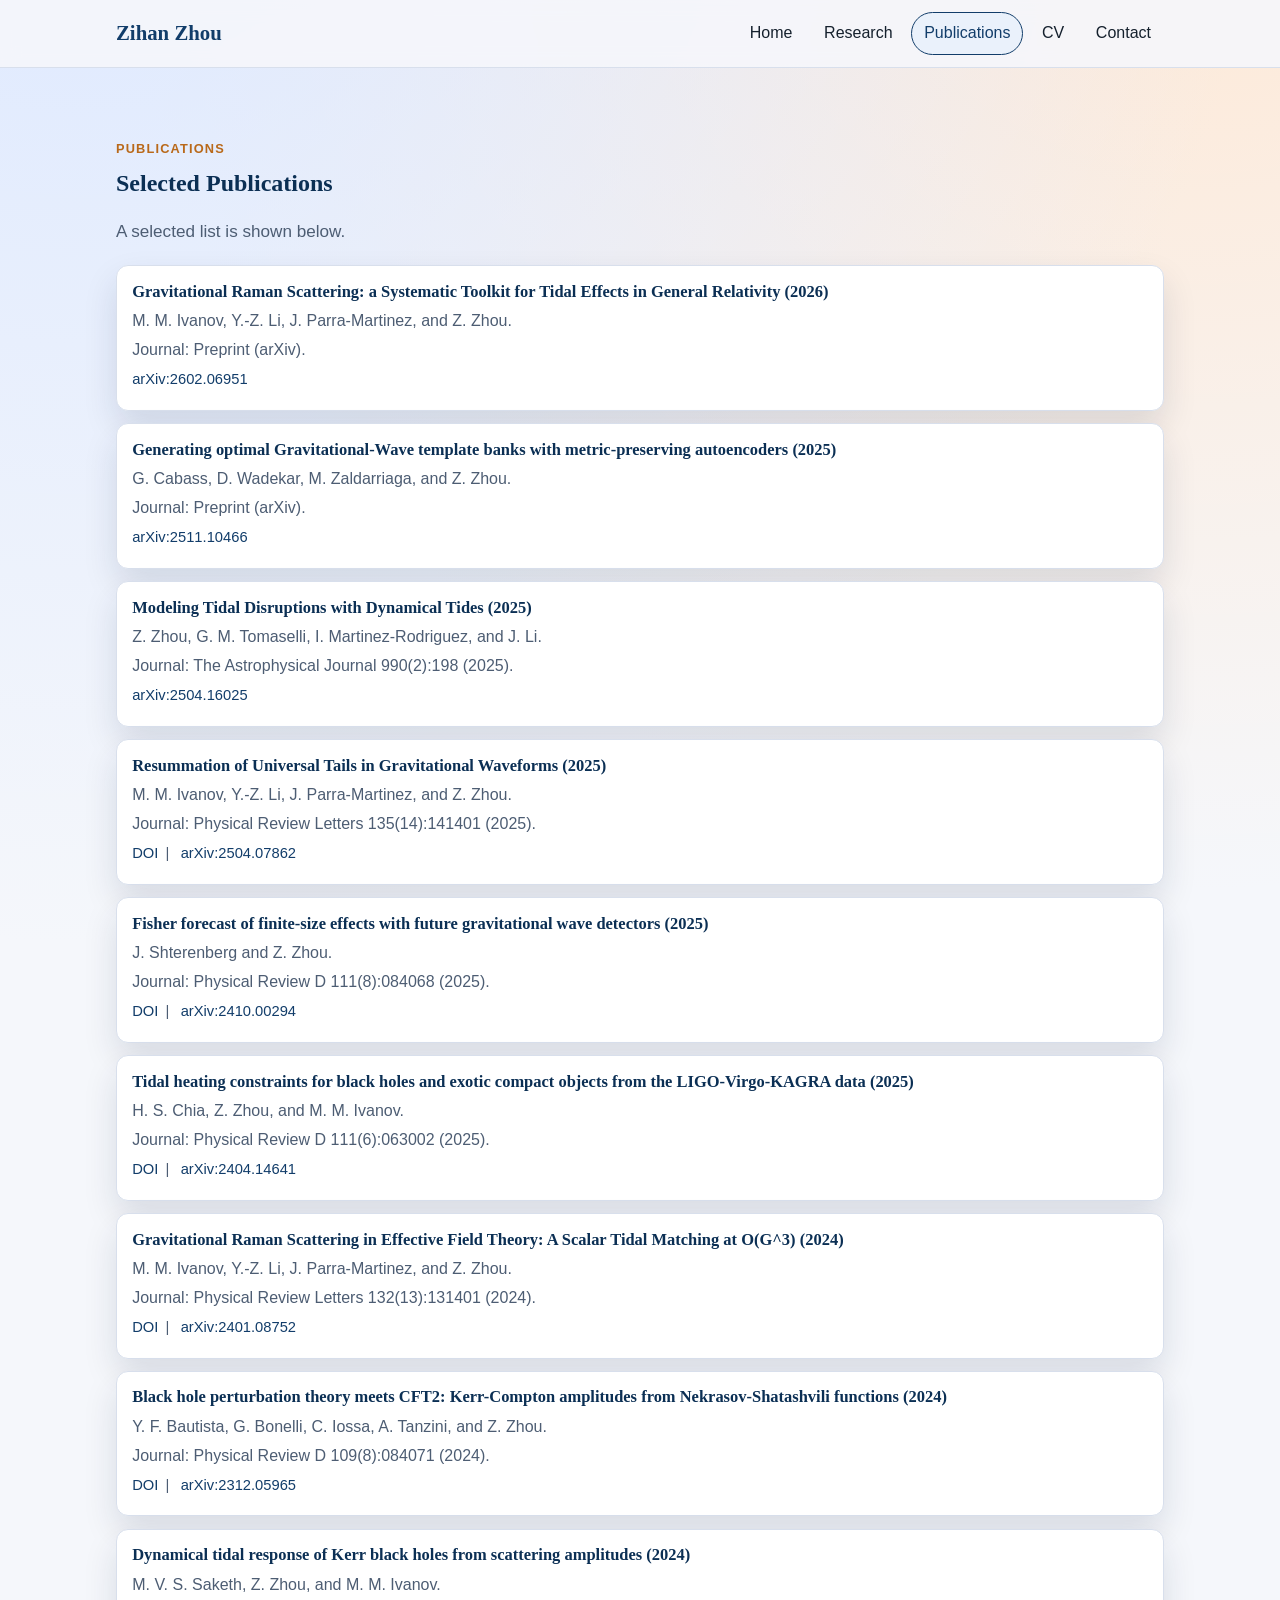
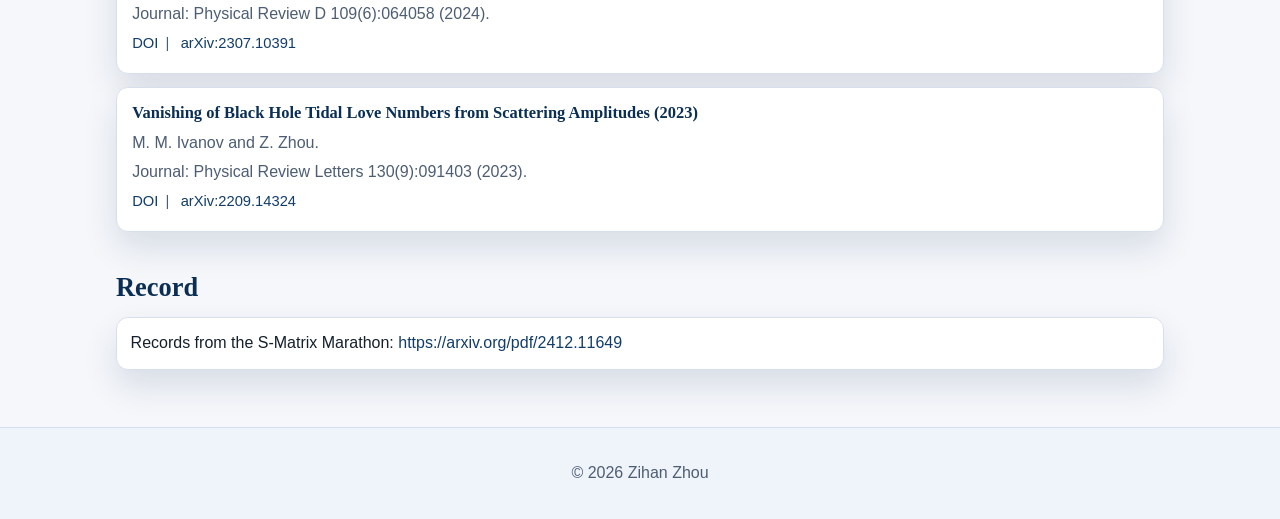
==== publications.html @ 956c6ccf "Initial personal website" ====
<!DOCTYPE html>
<html lang="en">
<head>
  <meta charset="UTF-8">
  <meta name="viewport" content="width=device-width, initial-scale=1.0">
  <meta name="description" content="Selected publications by Zihan Zhou in gravitational wave physics, compact objects, and cosmology.">
  <title>Publications | Zihan Zhou</title>
  <link rel="stylesheet" href="style.css">
</head>
<body>
  <nav class="site-nav">
    <div class="site-nav-inner">
      <a class="brand" href="index.html">Zihan Zhou</a>
      <ul class="nav-links">
        <li><a href="index.html">Home</a></li>
        <li><a href="research.html">Research</a></li>
        <li><a class="active" href="publications.html">Publications</a></li>
        <li><a href="cv.html">CV</a></li>
        <li><a href="contact.html">Contact</a></li>
      </ul>
    </div>
  </nav>

  <main>
    <section class="section" data-animate style="--delay: 0.05s;">
      <p class="eyebrow">Publications</p>
      <h1>Selected Publications</h1>
      <p class="lead">
        A selected list is shown below.
      </p>
    </section>

    <ol class="publication-list" data-animate style="--delay: 0.12s;">
      <li class="publication-item">
        <h3>Gravitational Raman Scattering: a Systematic Toolkit for Tidal Effects in General Relativity (2026)</h3>
        <p>M. M. Ivanov, Y.-Z. Li, J. Parra-Martinez, and Z. Zhou.</p>
        <p>Journal: Preprint (arXiv).</p>
        <p class="publication-links">
          <a href="https://arxiv.org/abs/2602.06951" target="_blank" rel="noopener">arXiv:2602.06951</a>
        </p>
      </li>
      <li class="publication-item">
        <h3>Generating optimal Gravitational-Wave template banks with metric-preserving autoencoders (2025)</h3>
        <p>G. Cabass, D. Wadekar, M. Zaldarriaga, and Z. Zhou.</p>
        <p>Journal: Preprint (arXiv).</p>
        <p class="publication-links">
          <a href="https://arxiv.org/abs/2511.10466" target="_blank" rel="noopener">arXiv:2511.10466</a>
        </p>
      </li>
      <li class="publication-item">
        <h3>Modeling Tidal Disruptions with Dynamical Tides (2025)</h3>
        <p>Z. Zhou, G. M. Tomaselli, I. Martinez-Rodriguez, and J. Li.</p>
        <p>Journal: The Astrophysical Journal 990(2):198 (2025).</p>
        <p class="publication-links">
          <a href="https://arxiv.org/abs/2504.16025" target="_blank" rel="noopener">arXiv:2504.16025</a>
        </p>
      </li>
      <li class="publication-item">
        <h3>Resummation of Universal Tails in Gravitational Waveforms (2025)</h3>
        <p>M. M. Ivanov, Y.-Z. Li, J. Parra-Martinez, and Z. Zhou.</p>
        <p>Journal: Physical Review Letters 135(14):141401 (2025).</p>
        <p class="publication-links">
          <a href="https://doi.org/10.1103/PhysRevLett.135.141401" target="_blank" rel="noopener">DOI</a>
          <a href="https://arxiv.org/abs/2504.07862" target="_blank" rel="noopener">arXiv:2504.07862</a>
        </p>
      </li>
      <li class="publication-item">
        <h3>Fisher forecast of finite-size effects with future gravitational wave detectors (2025)</h3>
        <p>J. Shterenberg and Z. Zhou.</p>
        <p>Journal: Physical Review D 111(8):084068 (2025).</p>
        <p class="publication-links">
          <a href="https://doi.org/10.1103/PhysRevD.111.084068" target="_blank" rel="noopener">DOI</a>
          <a href="https://arxiv.org/abs/2410.00294" target="_blank" rel="noopener">arXiv:2410.00294</a>
        </p>
      </li>
      <li class="publication-item">
        <h3>Tidal heating constraints for black holes and exotic compact objects from the LIGO-Virgo-KAGRA data (2025)</h3>
        <p>H. S. Chia, Z. Zhou, and M. M. Ivanov.</p>
        <p>Journal: Physical Review D 111(6):063002 (2025).</p>
        <p class="publication-links">
          <a href="https://doi.org/10.1103/PhysRevD.111.063002" target="_blank" rel="noopener">DOI</a>
          <a href="https://arxiv.org/abs/2404.14641" target="_blank" rel="noopener">arXiv:2404.14641</a>
        </p>
      </li>
      <li class="publication-item">
        <h3>Gravitational Raman Scattering in Effective Field Theory: A Scalar Tidal Matching at O(G^3) (2024)</h3>
        <p>M. M. Ivanov, Y.-Z. Li, J. Parra-Martinez, and Z. Zhou.</p>
        <p>Journal: Physical Review Letters 132(13):131401 (2024).</p>
        <p class="publication-links">
          <a href="https://doi.org/10.1103/PhysRevLett.132.131401" target="_blank" rel="noopener">DOI</a>
          <a href="https://arxiv.org/abs/2401.08752" target="_blank" rel="noopener">arXiv:2401.08752</a>
        </p>
      </li>
      <li class="publication-item">
        <h3>Black hole perturbation theory meets CFT2: Kerr-Compton amplitudes from Nekrasov-Shatashvili functions (2024)</h3>
        <p>Y. F. Bautista, G. Bonelli, C. Iossa, A. Tanzini, and Z. Zhou.</p>
        <p>Journal: Physical Review D 109(8):084071 (2024).</p>
        <p class="publication-links">
          <a href="https://doi.org/10.1103/PhysRevD.109.084071" target="_blank" rel="noopener">DOI</a>
          <a href="https://arxiv.org/abs/2312.05965" target="_blank" rel="noopener">arXiv:2312.05965</a>
        </p>
      </li>
      <li class="publication-item">
        <h3>Dynamical tidal response of Kerr black holes from scattering amplitudes (2024)</h3>
        <p>M. V. S. Saketh, Z. Zhou, and M. M. Ivanov.</p>
        <p>Journal: Physical Review D 109(6):064058 (2024).</p>
        <p class="publication-links">
          <a href="https://doi.org/10.1103/PhysRevD.109.064058" target="_blank" rel="noopener">DOI</a>
          <a href="https://arxiv.org/abs/2307.10391" target="_blank" rel="noopener">arXiv:2307.10391</a>
        </p>
      </li>
      <li class="publication-item">
        <h3>Vanishing of Black Hole Tidal Love Numbers from Scattering Amplitudes (2023)</h3>
        <p>M. M. Ivanov and Z. Zhou.</p>
        <p>Journal: Physical Review Letters 130(9):091403 (2023).</p>
        <p class="publication-links">
          <a href="https://doi.org/10.1103/PhysRevLett.130.091403" target="_blank" rel="noopener">DOI</a>
          <a href="https://arxiv.org/abs/2209.14324" target="_blank" rel="noopener">arXiv:2209.14324</a>
        </p>
      </li>
    </ol>

    <section class="section" data-animate style="--delay: 0.16s;">
      <h2>Record</h2>
      <ul class="clean-list">
        <li>
          Records from the S-Matrix Marathon:
          <a href="https://arxiv.org/pdf/2412.11649" target="_blank" rel="noopener">https://arxiv.org/pdf/2412.11649</a>
        </li>
      </ul>
    </section>
  </main>

  <footer>
    <p>&copy; 2026 Zihan Zhou</p>
  </footer>
</body>
</html>
---- style.css ----
:root {
  --bg: #f5f7fb;
  --surface: #ffffff;
  --surface-soft: #eef2fa;
  --ink: #15202d;
  --muted: #4d5d73;
  --primary: #123d6a;
  --primary-strong: #0b2f54;
  --accent: #b9691a;
  --line: #d8dfec;
  --shadow: 0 16px 34px rgba(12, 34, 62, 0.12);
  --radius-lg: 18px;
  --radius-md: 12px;
  --max-width: 1080px;
}

* {
  box-sizing: border-box;
}

html,
body {
  margin: 0;
  padding: 0;
}

body {
  font-family: "Avenir Next", "Trebuchet MS", "Segoe UI", sans-serif;
  line-height: 1.65;
  color: var(--ink);
  background:
    radial-gradient(circle at 6% -12%, #dbe7ff 0%, transparent 45%),
    radial-gradient(circle at 94% -10%, #ffe7d2 0%, transparent 42%),
    var(--bg);
}

h1,
h2,
h3 {
  line-height: 1.25;
  margin-top: 0;
}

main h1,
main h2,
main h3 {
  font-family: "Palatino Linotype", "Book Antiqua", Palatino, serif;
  color: var(--primary-strong);
}

a {
  color: var(--primary);
  text-decoration: none;
}

a:hover {
  text-decoration: underline;
}

.site-nav {
  position: sticky;
  top: 0;
  z-index: 1000;
  backdrop-filter: blur(9px);
  background: rgba(245, 247, 251, 0.9);
  border-bottom: 1px solid var(--line);
}

.site-nav-inner {
  max-width: var(--max-width);
  margin: 0 auto;
  padding: 0.75rem 1rem;
  display: flex;
  align-items: center;
  justify-content: space-between;
  flex-wrap: wrap;
  gap: 0.9rem;
}

.brand {
  font-family: "Palatino Linotype", "Book Antiqua", Palatino, serif;
  font-size: 1.3rem;
  font-weight: 700;
  color: var(--primary);
}

.nav-links {
  list-style: none;
  display: flex;
  flex-wrap: wrap;
  gap: 0.35rem;
  padding: 0;
  margin: 0;
}

.nav-links a {
  display: inline-block;
  padding: 0.45rem 0.75rem;
  border-radius: 999px;
  border: 1px solid transparent;
  color: var(--ink);
}

.nav-links a:hover,
.nav-links a:focus-visible {
  text-decoration: none;
  border-color: var(--line);
  background: var(--surface);
}

.nav-links a.active {
  border-color: var(--primary);
  color: var(--primary);
  background: #eaf1fb;
}

main {
  max-width: var(--max-width);
  margin: 0 auto;
  padding: 2rem 1rem 3rem;
}

.hero {
  display: grid;
  grid-template-columns: 1.3fr 1fr;
  gap: 1.75rem;
  align-items: stretch;
  margin-top: 0.5rem;
}

.hero-text {
  background: var(--surface);
  border: 1px solid var(--line);
  border-radius: var(--radius-lg);
  box-shadow: var(--shadow);
  padding: 1.6rem;
}

.eyebrow {
  margin: 0 0 0.55rem;
  font-size: 0.8rem;
  letter-spacing: 0.09em;
  text-transform: uppercase;
  color: var(--accent);
  font-weight: 700;
}

.hero h1 {
  font-size: clamp(2rem, 3.2vw, 3.05rem);
  margin-bottom: 0.9rem;
}

.lead {
  font-size: 1.07rem;
  color: var(--muted);
  margin-bottom: 1.2rem;
}

.hero-note {
  margin: 1rem 0 0;
  font-size: 0.95rem;
  color: var(--primary-strong);
  font-weight: 600;
}

.actions {
  display: flex;
  flex-wrap: wrap;
  gap: 0.65rem;
}

.btn {
  display: inline-block;
  padding: 0.65rem 1rem;
  border-radius: 10px;
  border: 1px solid transparent;
  font-weight: 650;
  text-decoration: none;
}

.btn:hover {
  text-decoration: none;
}

.btn.primary {
  background: var(--primary);
  color: #ffffff;
}

.btn.primary:hover {
  background: var(--primary-strong);
}

.btn.ghost {
  background: #ffffff;
  border-color: var(--primary);
  color: var(--primary);
}

.btn.ghost:hover {
  background: #ebf2fb;
}

.stats {
  list-style: none;
  margin: 1.35rem 0 0;
  padding: 0;
  display: flex;
  flex-wrap: wrap;
  gap: 0.6rem;
}

.stats li {
  min-width: 145px;
  background: var(--surface-soft);
  border: 1px solid var(--line);
  border-radius: 10px;
  padding: 0.6rem 0.75rem;
}

.stats strong {
  display: block;
  font-size: 1.15rem;
  color: var(--primary-strong);
}

.stats span {
  font-size: 0.88rem;
  color: var(--muted);
}

.hero-photo {
  margin: 0;
  border-radius: var(--radius-lg);
  overflow: hidden;
  border: 1px solid var(--line);
  box-shadow: var(--shadow);
  min-height: 380px;
}

.hero-photo img {
  width: 100%;
  height: 100%;
  object-fit: cover;
}

.section {
  margin-top: 2.4rem;
}

.section h2 {
  margin-bottom: 0.85rem;
  font-size: 1.65rem;
}

.about-panel {
  display: grid;
  grid-template-columns: 220px 1fr;
  gap: 1.2rem;
  align-items: center;
  background: var(--surface);
  border: 1px solid var(--line);
  border-radius: var(--radius-lg);
  box-shadow: var(--shadow);
  padding: 1.2rem;
}

.about-panel img {
  width: 100%;
  border-radius: var(--radius-md);
  object-fit: cover;
  aspect-ratio: 1 / 1;
}

.about-panel p {
  margin: 0 0 0.85rem;
  color: var(--muted);
}

.tag-row {
  display: flex;
  flex-wrap: wrap;
  gap: 0.45rem;
}

.tag {
  display: inline-block;
  border-radius: 999px;
  border: 1px solid var(--line);
  background: var(--surface-soft);
  color: var(--primary-strong);
  font-size: 0.84rem;
  padding: 0.27rem 0.62rem;
}

.card-grid {
  display: grid;
  grid-template-columns: repeat(auto-fit, minmax(230px, 1fr));
  gap: 0.9rem;
}

.card {
  background: var(--surface);
  border: 1px solid var(--line);
  border-radius: var(--radius-md);
  box-shadow: var(--shadow);
  padding: 1rem;
}

.card h3 {
  margin-bottom: 0.55rem;
  font-size: 1.13rem;
}

.card p {
  color: var(--muted);
  margin: 0 0 0.6rem;
}

.project-list,
.timeline,
.publication-list,
.clean-list {
  margin: 0;
  padding: 0;
  list-style: none;
}

.project-list {
  display: grid;
  gap: 0.85rem;
}

.project {
  background: var(--surface);
  border: 1px solid var(--line);
  border-radius: var(--radius-md);
  box-shadow: var(--shadow);
  padding: 1rem;
}

.project h3 {
  margin-bottom: 0.4rem;
  font-size: 1.08rem;
}

.project p {
  margin: 0 0 0.45rem;
  color: var(--muted);
}

.project-meta {
  font-size: 0.9rem;
  color: var(--muted);
}

.timeline {
  display: grid;
  gap: 0.65rem;
}

.timeline li {
  position: relative;
  padding: 0.7rem 0.9rem 0.7rem 1rem;
  border-left: 3px solid var(--primary);
  background: var(--surface);
  border: 1px solid var(--line);
  border-radius: 0 var(--radius-md) var(--radius-md) 0;
}

.timeline .when {
  display: block;
  font-size: 0.84rem;
  color: var(--accent);
  font-weight: 700;
  margin-bottom: 0.15rem;
}

.publication-list {
  display: grid;
  gap: 0.8rem;
  margin-top: 0.95rem;
}

.publication-item {
  background: var(--surface);
  border: 1px solid var(--line);
  border-radius: var(--radius-md);
  box-shadow: var(--shadow);
  padding: 0.95rem;
}

.publication-item h3 {
  margin-bottom: 0.35rem;
  font-size: 1.03rem;
}

.publication-item p {
  margin: 0.2rem 0;
  color: var(--muted);
}

.publication-links {
  font-size: 0.92rem;
}

.publication-links a:not(:last-child)::after {
  content: "|";
  margin: 0 0.45rem;
  color: var(--muted);
}

.cv-grid {
  display: grid;
  grid-template-columns: repeat(auto-fit, minmax(220px, 1fr));
  gap: 0.85rem;
  margin-bottom: 1rem;
}

.cv-preview {
  width: 100%;
  height: 850px;
  border: 1px solid var(--line);
  border-radius: var(--radius-md);
  background: #ffffff;
}

.clean-list li {
  background: var(--surface);
  border: 1px solid var(--line);
  border-radius: var(--radius-md);
  box-shadow: var(--shadow);
  padding: 0.75rem 0.85rem;
  margin-bottom: 0.6rem;
}

.contact-layout {
  display: grid;
  grid-template-columns: 1fr 1.2fr;
  gap: 1rem;
}

.contact-card {
  background: var(--surface);
  border: 1px solid var(--line);
  border-radius: var(--radius-md);
  box-shadow: var(--shadow);
  padding: 1rem;
}

.contact-card h2,
.contact-card h3 {
  margin-bottom: 0.55rem;
}

.contact-card p {
  color: var(--muted);
  margin: 0 0 0.7rem;
}

.contact-list {
  list-style: none;
  padding: 0;
  margin: 0;
}

.contact-list li {
  margin-bottom: 0.45rem;
}

.contact-form {
  display: grid;
  gap: 0.65rem;
}

.contact-form label {
  font-weight: 600;
  color: var(--primary-strong);
}

.contact-form input,
.contact-form textarea {
  width: 100%;
  padding: 0.58rem 0.65rem;
  border-radius: 9px;
  border: 1px solid #b9c6dd;
  font: inherit;
  color: var(--ink);
  background: #ffffff;
}

.contact-form textarea {
  min-height: 145px;
  resize: vertical;
}

.contact-form button {
  justify-self: start;
  border: none;
  border-radius: 9px;
  background: var(--primary);
  color: #ffffff;
  padding: 0.62rem 0.95rem;
  font: inherit;
  font-weight: 650;
  cursor: pointer;
}

.contact-form button:hover {
  background: var(--primary-strong);
}

.form-note {
  font-size: 0.86rem;
  color: var(--muted);
}

footer {
  border-top: 1px solid var(--line);
  text-align: center;
  color: var(--muted);
  padding: 1rem;
  background: rgba(238, 242, 250, 0.75);
}

[data-animate] {
  opacity: 0;
  transform: translateY(14px);
  animation: rise 0.7s ease-out forwards;
  animation-delay: var(--delay, 0s);
}

@keyframes rise {
  to {
    opacity: 1;
    transform: translateY(0);
  }
}

@media (max-width: 900px) {
  .hero {
    grid-template-columns: 1fr;
  }

  .about-panel {
    grid-template-columns: 1fr;
  }

  .contact-layout {
    grid-template-columns: 1fr;
  }
}

@media (max-width: 640px) {
  main {
    padding: 1.4rem 0.85rem 2.3rem;
  }

  .site-nav-inner {
    padding: 0.65rem 0.85rem;
  }

  .hero-text {
    padding: 1.1rem;
  }

  .stats li {
    min-width: 130px;
    flex: 1 1 45%;
  }

  .hero-photo {
    min-height: 310px;
  }

  .cv-preview {
    height: 560px;
  }
}
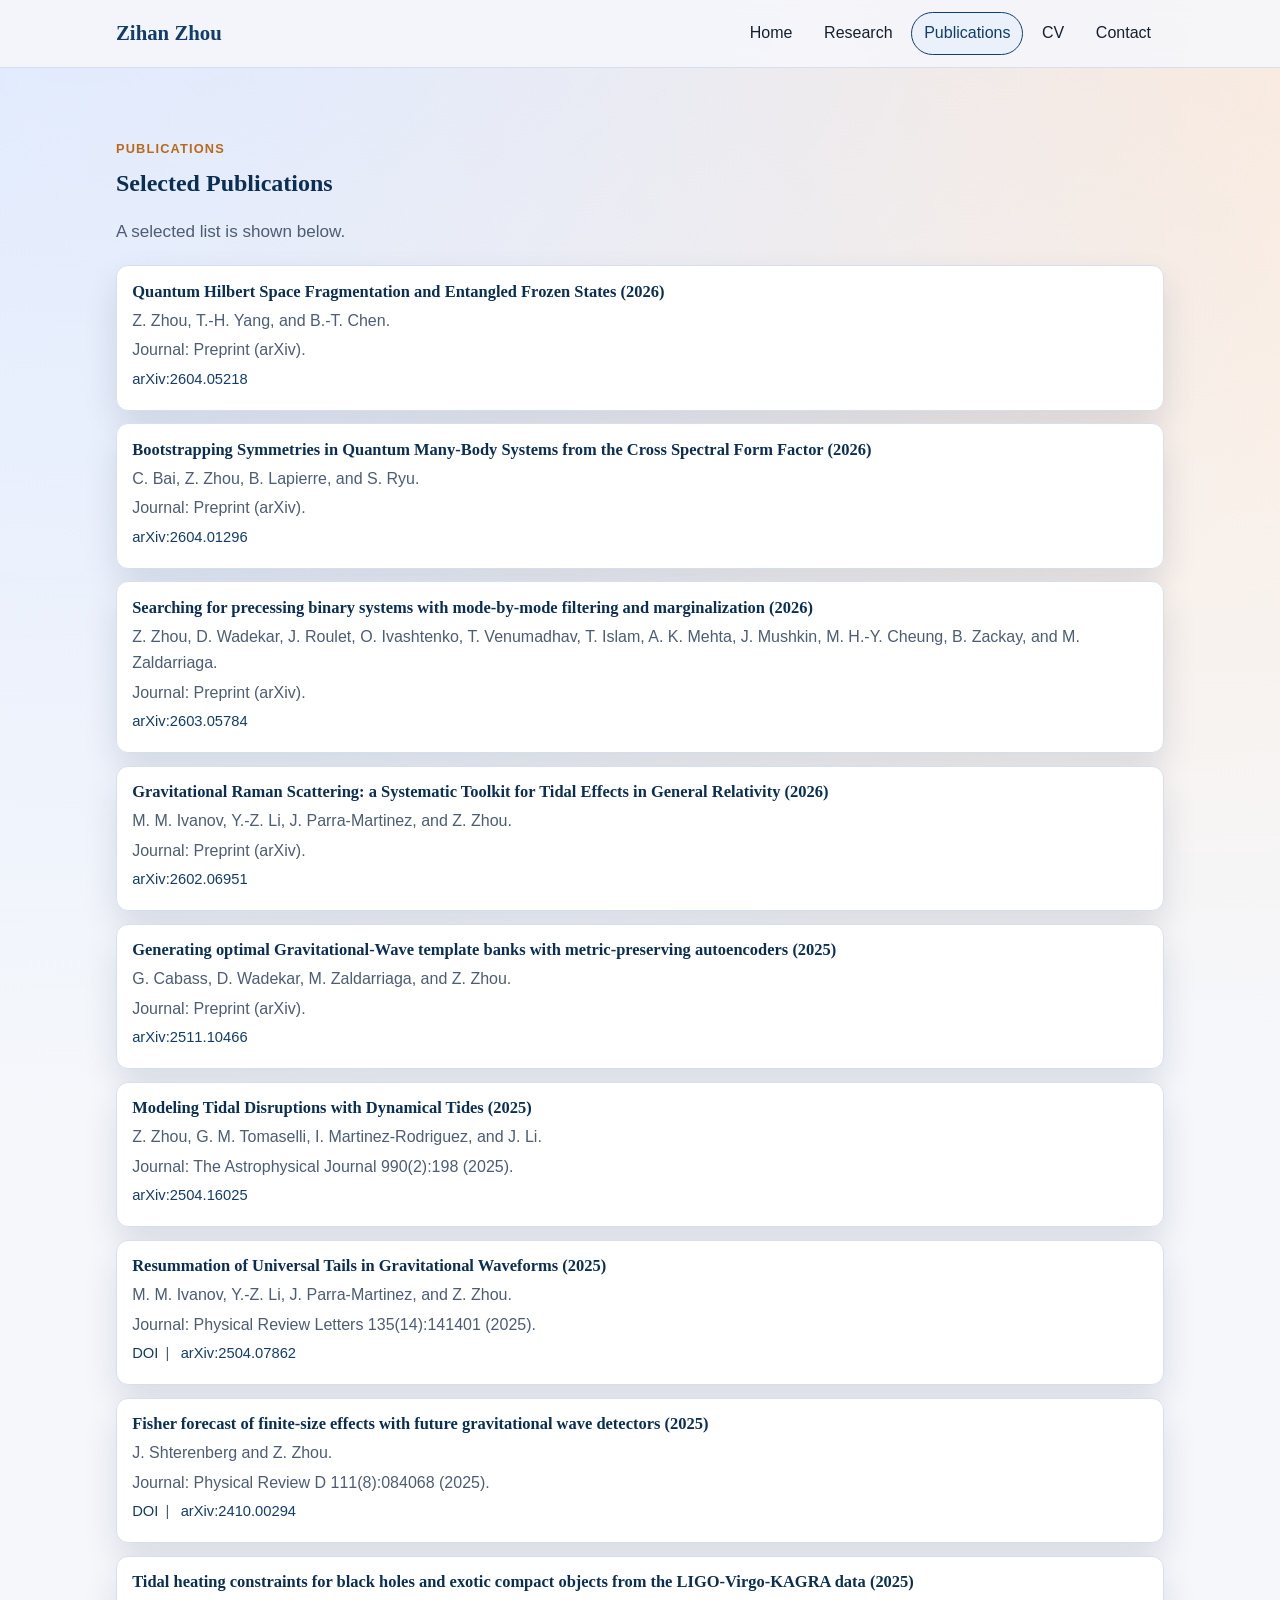
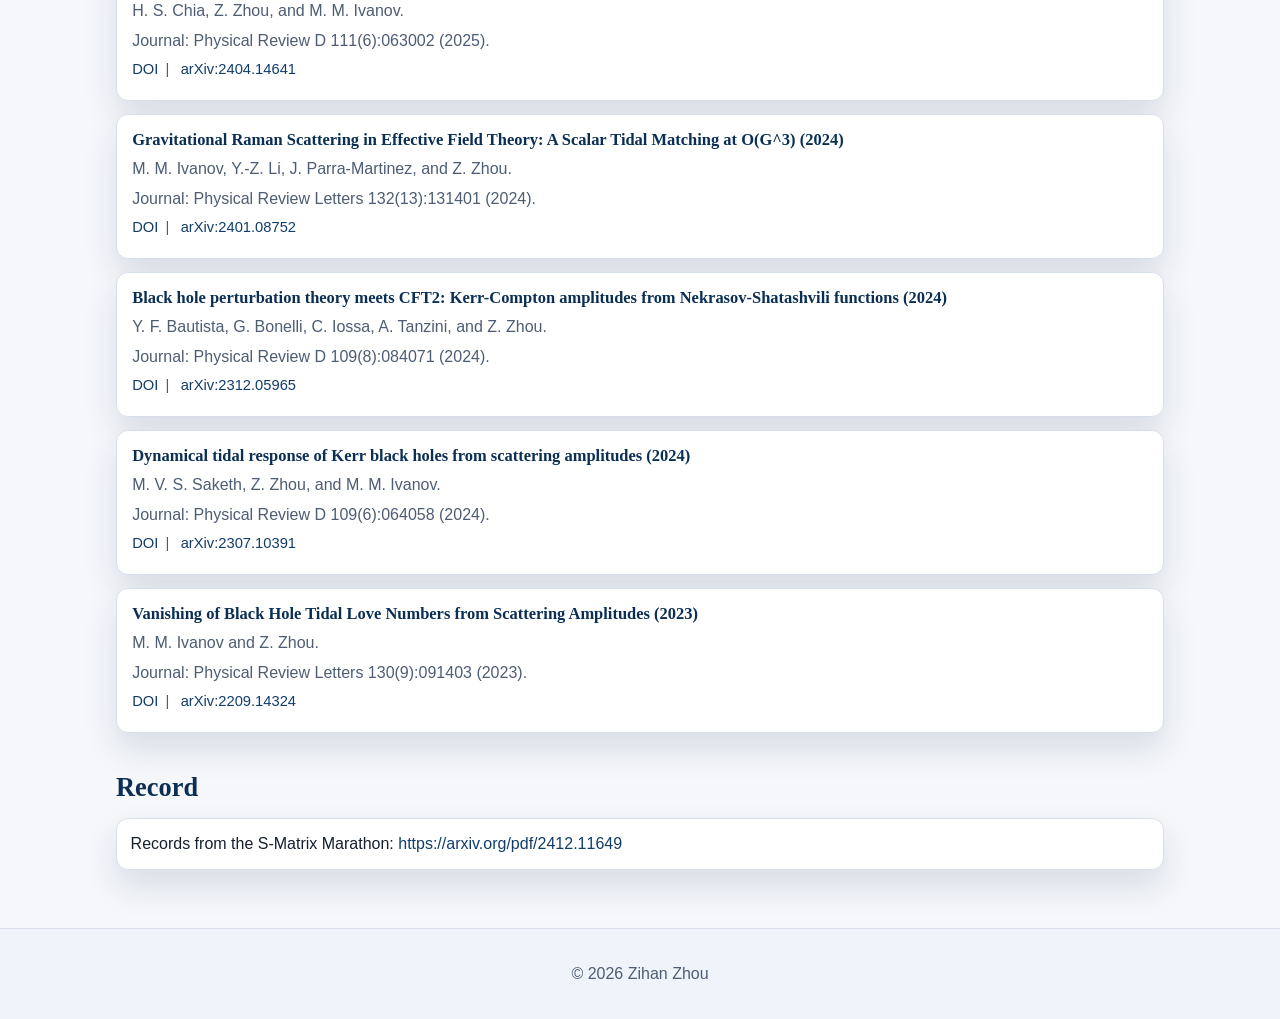
==== commit 4f941cec: "Refresh homepage, research, and publications" ====
--- a/publications.html
+++ b/publications.html
@@ -31,6 +31,30 @@
     </section>
 
     <ol class="publication-list" data-animate style="--delay: 0.12s;">
+      <li class="publication-item">
+        <h3>Quantum Hilbert Space Fragmentation and Entangled Frozen States (2026)</h3>
+        <p>Z. Zhou, T.-H. Yang, and B.-T. Chen.</p>
+        <p>Journal: Preprint (arXiv).</p>
+        <p class="publication-links">
+          <a href="https://arxiv.org/abs/2604.05218" target="_blank" rel="noopener">arXiv:2604.05218</a>
+        </p>
+      </li>
+      <li class="publication-item">
+        <h3>Bootstrapping Symmetries in Quantum Many-Body Systems from the Cross Spectral Form Factor (2026)</h3>
+        <p>C. Bai, Z. Zhou, B. Lapierre, and S. Ryu.</p>
+        <p>Journal: Preprint (arXiv).</p>
+        <p class="publication-links">
+          <a href="https://arxiv.org/abs/2604.01296" target="_blank" rel="noopener">arXiv:2604.01296</a>
+        </p>
+      </li>
+      <li class="publication-item">
+        <h3>Searching for precessing binary systems with mode-by-mode filtering and marginalization (2026)</h3>
+        <p>Z. Zhou, D. Wadekar, J. Roulet, O. Ivashtenko, T. Venumadhav, T. Islam, A. K. Mehta, J. Mushkin, M. H.-Y. Cheung, B. Zackay, and M. Zaldarriaga.</p>
+        <p>Journal: Preprint (arXiv).</p>
+        <p class="publication-links">
+          <a href="https://arxiv.org/abs/2603.05784" target="_blank" rel="noopener">arXiv:2603.05784</a>
+        </p>
+      </li>
       <li class="publication-item">
         <h3>Gravitational Raman Scattering: a Systematic Toolkit for Tidal Effects in General Relativity (2026)</h3>
         <p>M. M. Ivanov, Y.-Z. Li, J. Parra-Martinez, and Z. Zhou.</p>
--- a/style.css
+++ b/style.css
@@ -317,6 +317,65 @@
   margin: 0 0 0.6rem;
 }
 
+.highlight-section {
+  position: relative;
+  overflow: hidden;
+  background:
+    radial-gradient(circle at 0% 0%, rgba(255, 231, 210, 0.7) 0%, transparent 32%),
+    radial-gradient(circle at 100% 0%, rgba(219, 231, 255, 0.9) 0%, transparent 34%),
+    linear-gradient(180deg, rgba(255, 255, 255, 0.92) 0%, rgba(238, 242, 250, 0.82) 100%);
+  border: 1px solid var(--line);
+  border-radius: var(--radius-lg);
+  box-shadow: var(--shadow);
+  padding: 1.25rem;
+}
+
+.highlight-section::before {
+  content: "";
+  position: absolute;
+  inset: 0 auto auto 0;
+  width: 100%;
+  height: 5px;
+  background: linear-gradient(90deg, var(--accent), var(--primary));
+}
+
+.highlight-section h2 {
+  margin-bottom: 1rem;
+}
+
+.highlight-list {
+  display: grid;
+  gap: 0.85rem;
+}
+
+.clean-list.highlight-list li {
+  position: relative;
+  background: rgba(255, 255, 255, 0.8);
+  border: 1px solid rgba(216, 223, 236, 0.95);
+  border-radius: 14px;
+  box-shadow: 0 12px 26px rgba(12, 34, 62, 0.08);
+  padding: 1rem 1rem 1rem 4rem;
+  font-size: 1.02rem;
+  line-height: 1.75;
+  color: var(--ink);
+}
+
+.clean-list.highlight-list li::before {
+  content: "";
+  position: absolute;
+  left: 1.3rem;
+  top: 1.18rem;
+  width: 0.78rem;
+  height: 0.78rem;
+  border-radius: 999px;
+  background: linear-gradient(135deg, var(--accent), var(--primary));
+  box-shadow: 0 0 0 5px rgba(185, 105, 26, 0.12);
+}
+
+.highlight-list a {
+  font-weight: 700;
+}
+
 .project-list,
 .timeline,
 .publication-list,
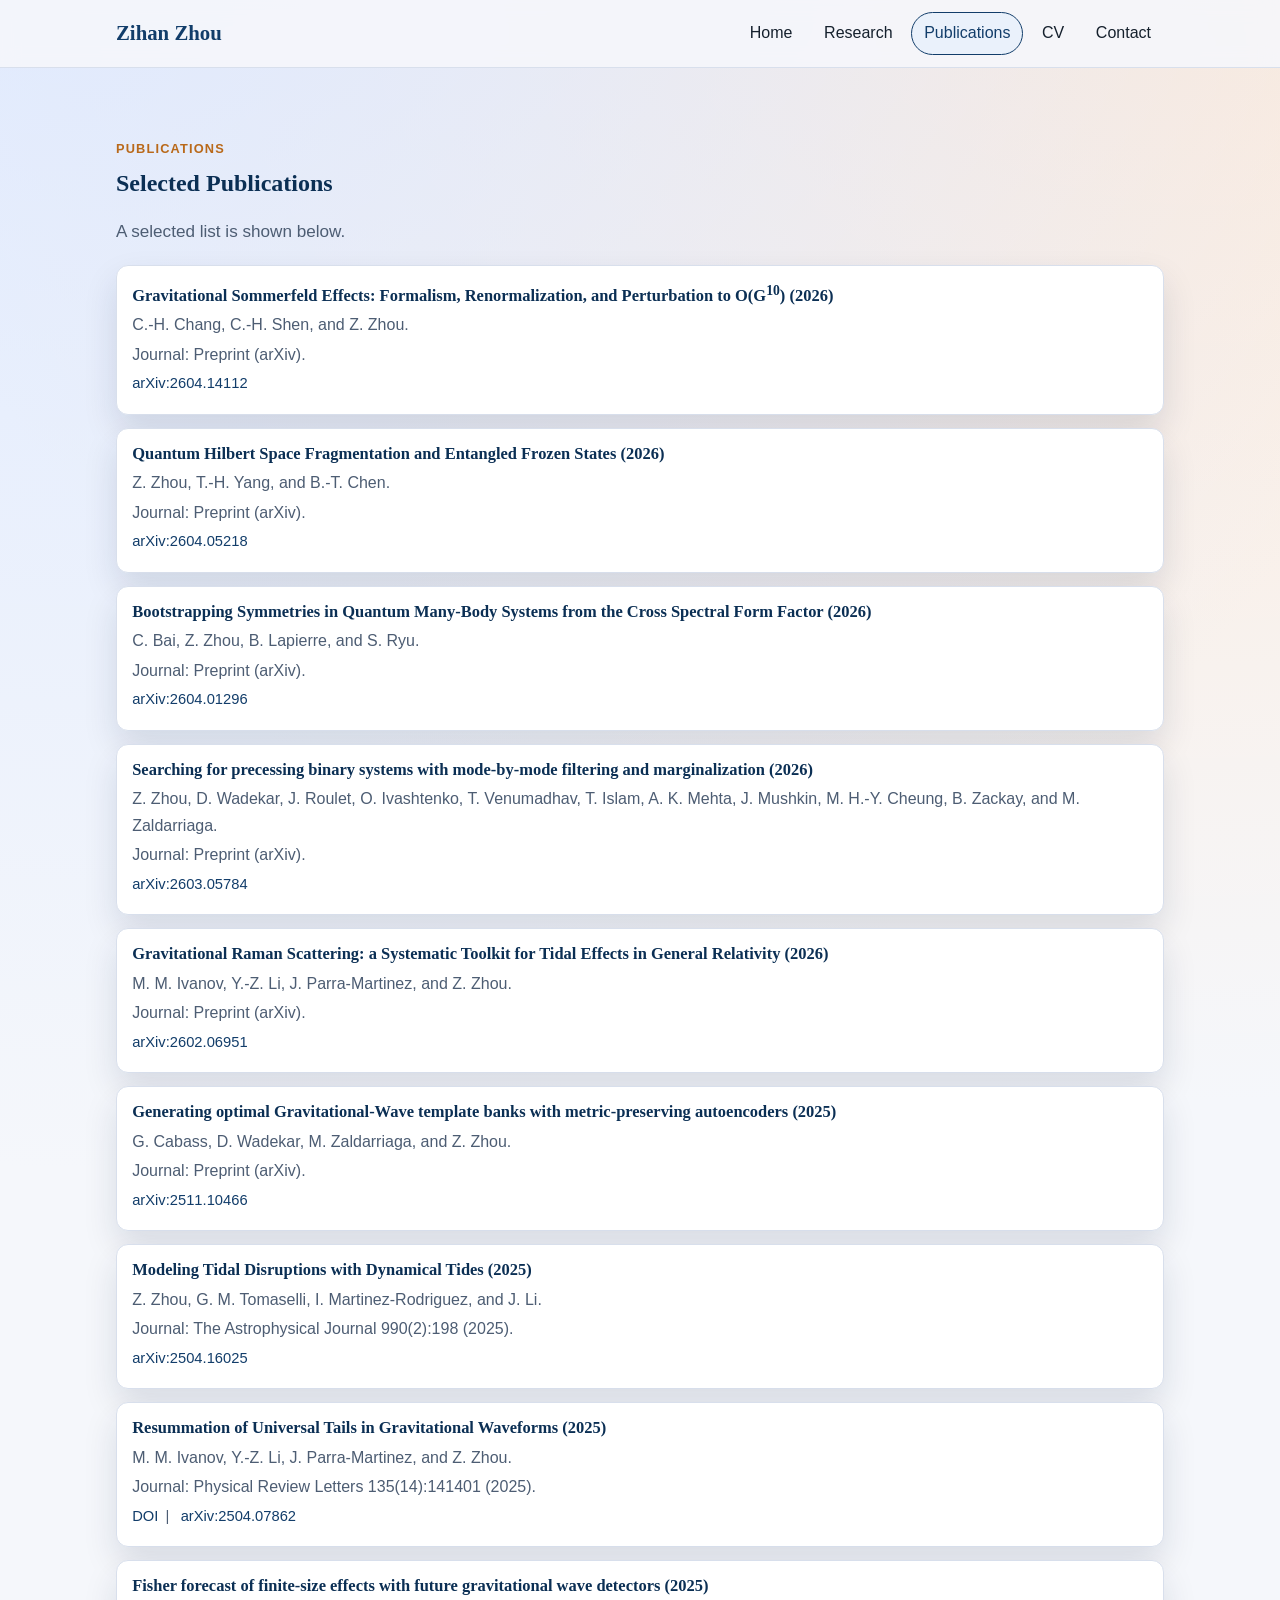
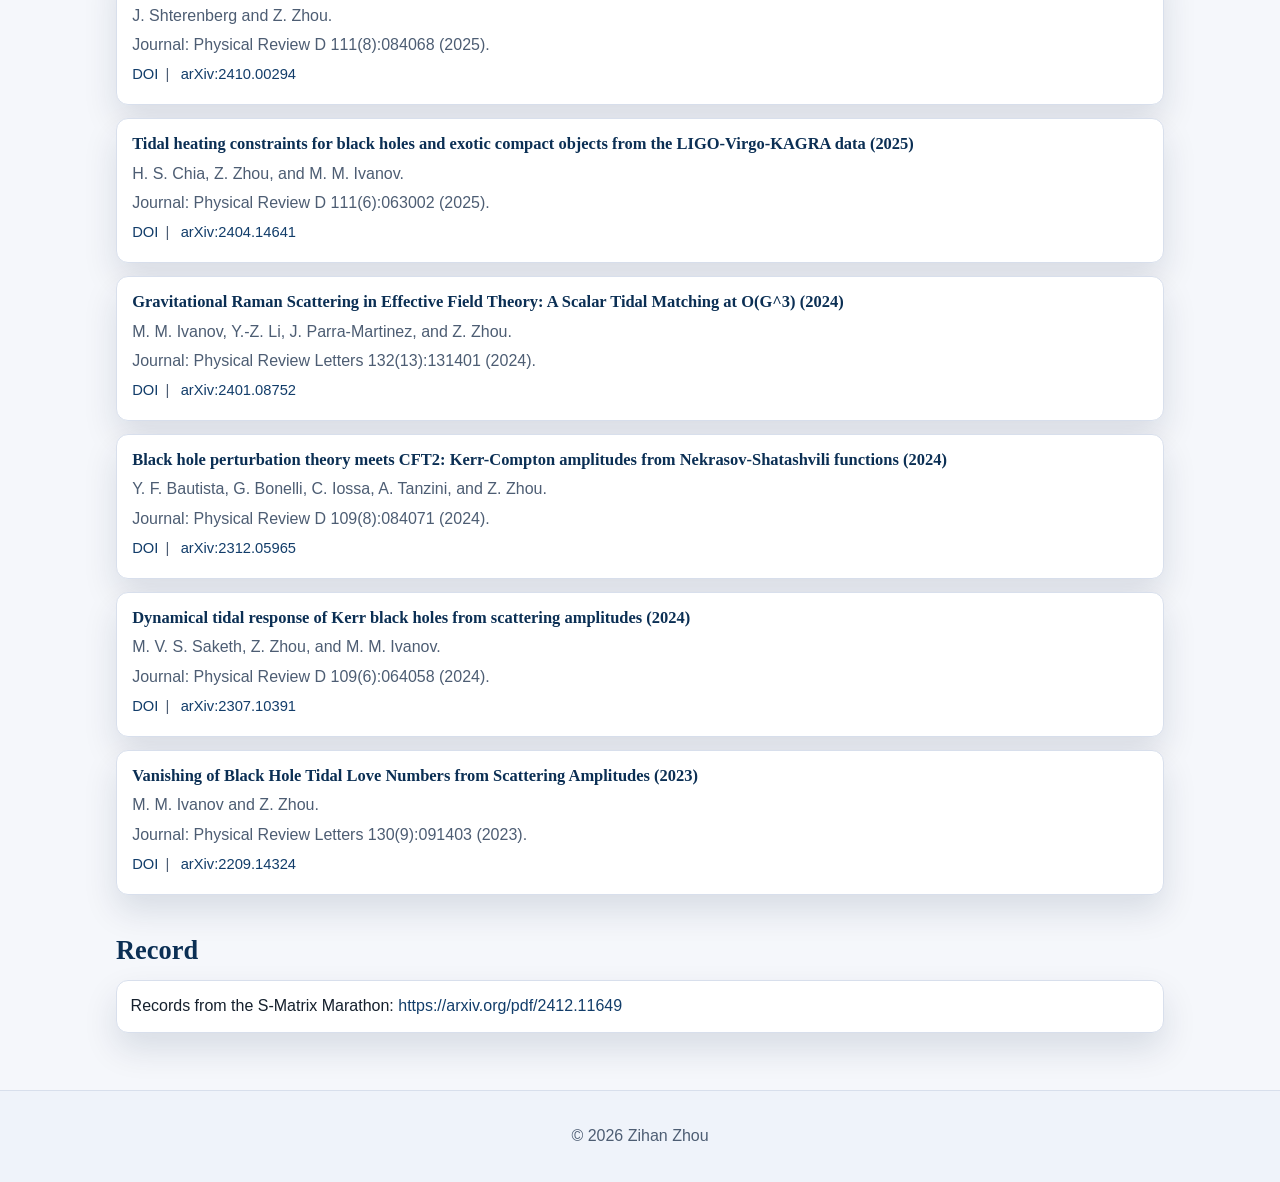
==== commit fe7e9cc7: "Add Sommerfeld paper and reorder highlights" ====
--- a/publications.html
+++ b/publications.html
@@ -31,6 +31,14 @@
     </section>
 
     <ol class="publication-list" data-animate style="--delay: 0.12s;">
+      <li class="publication-item">
+        <h3>Gravitational Sommerfeld Effects: Formalism, Renormalization, and Perturbation to O(G<sup>10</sup>) (2026)</h3>
+        <p>C.-H. Chang, C.-H. Shen, and Z. Zhou.</p>
+        <p>Journal: Preprint (arXiv).</p>
+        <p class="publication-links">
+          <a href="https://arxiv.org/abs/2604.14112" target="_blank" rel="noopener">arXiv:2604.14112</a>
+        </p>
+      </li>
       <li class="publication-item">
         <h3>Quantum Hilbert Space Fragmentation and Entangled Frozen States (2026)</h3>
         <p>Z. Zhou, T.-H. Yang, and B.-T. Chen.</p>
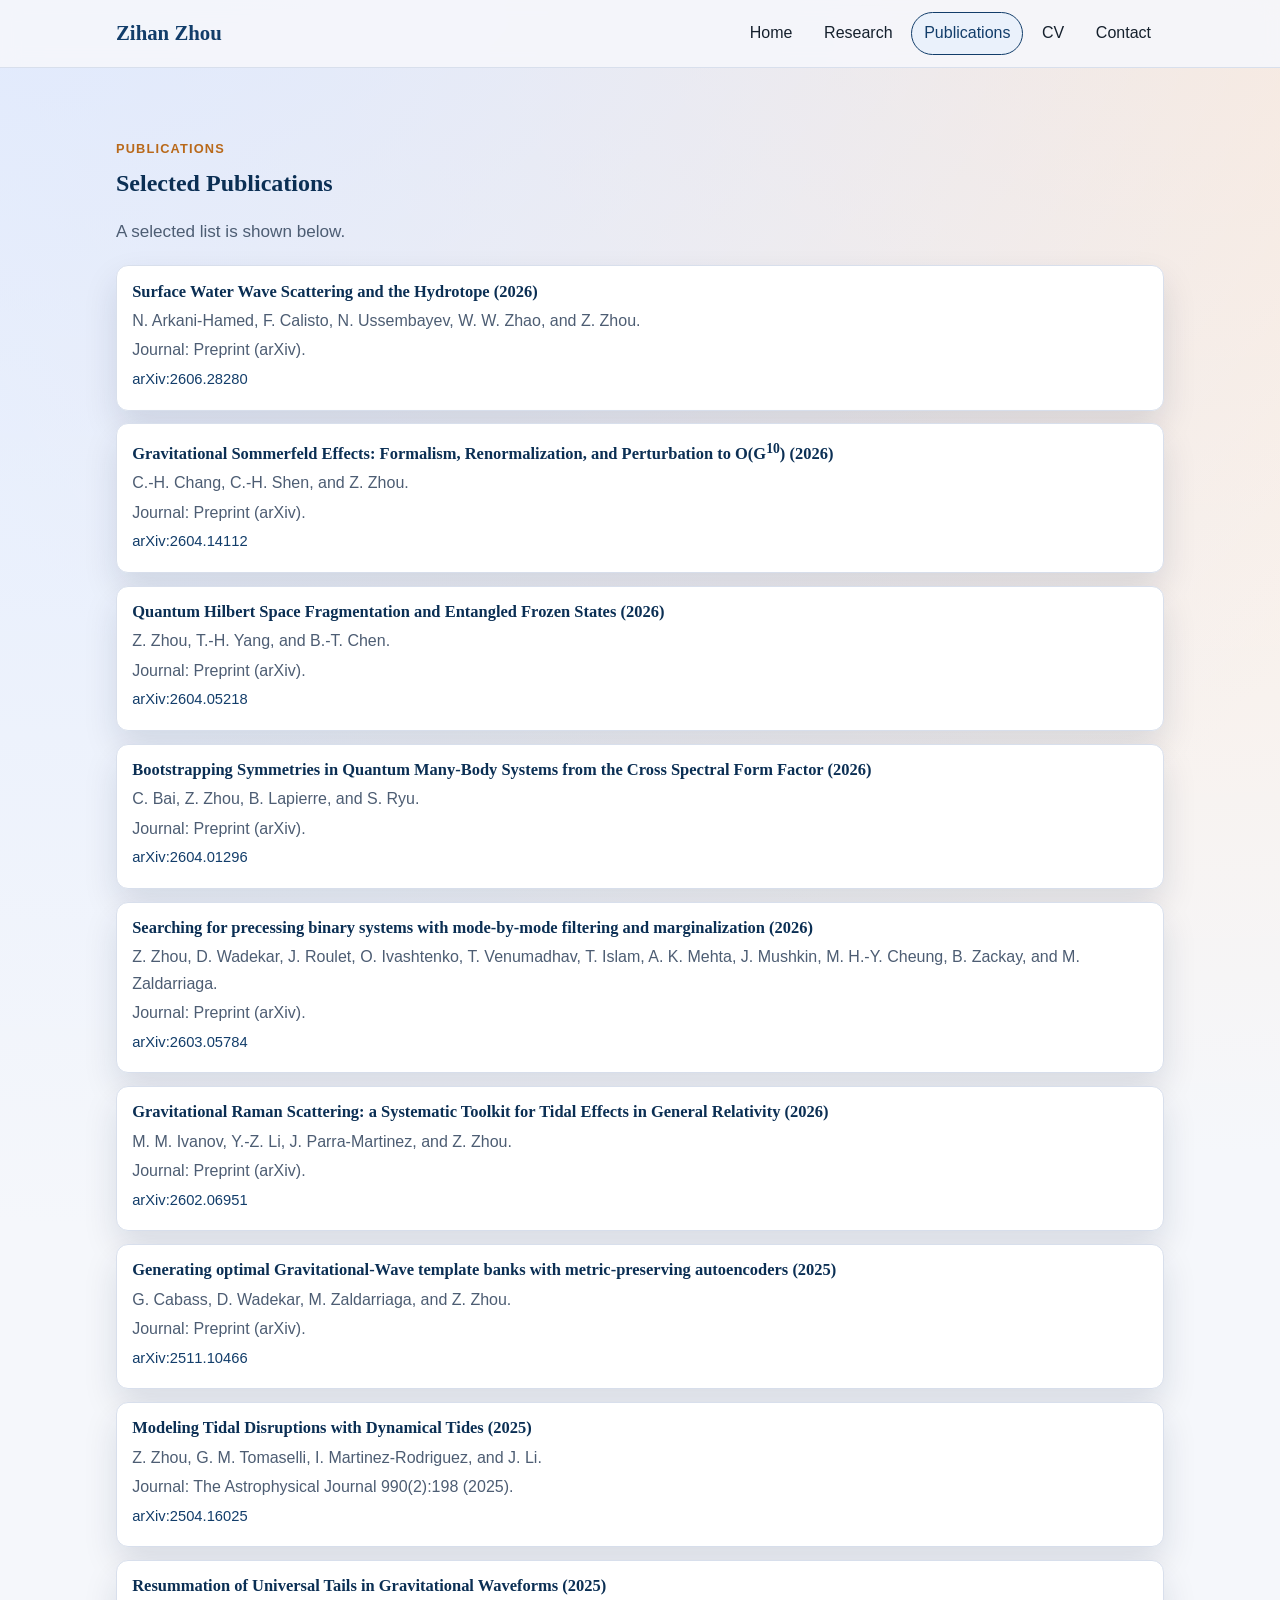
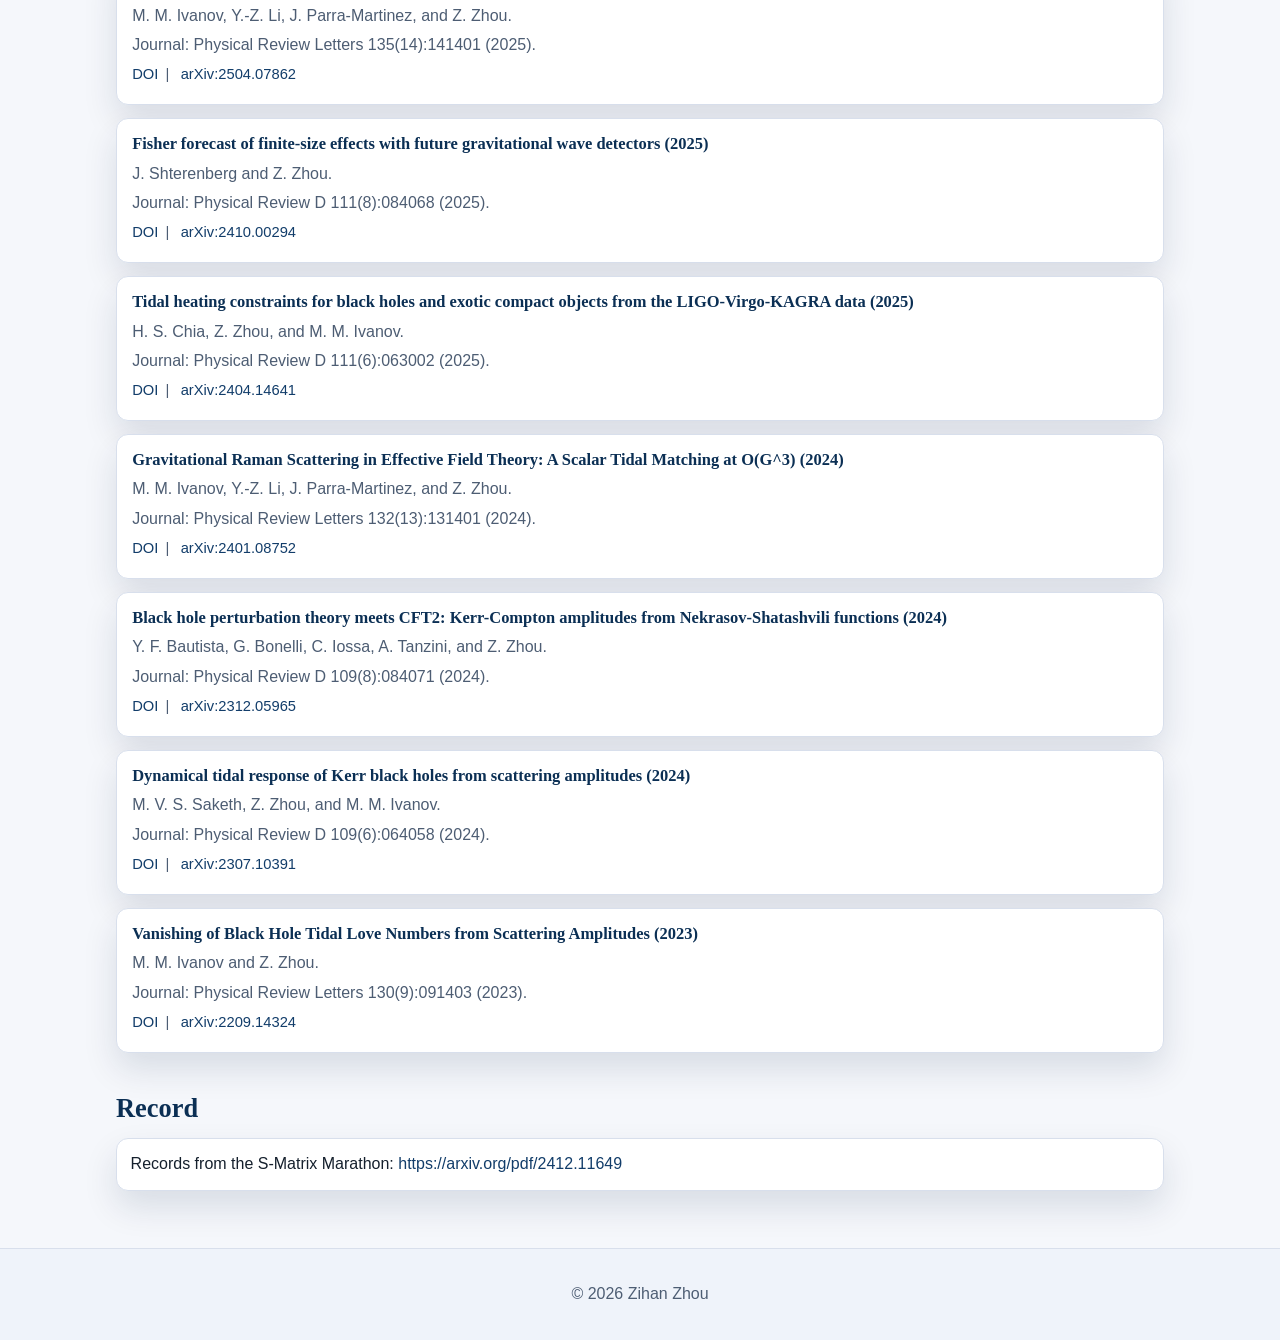
==== commit c64986cd: "Add hydrotope paper" ====
--- a/publications.html
+++ b/publications.html
@@ -31,6 +31,14 @@
     </section>
 
     <ol class="publication-list" data-animate style="--delay: 0.12s;">
+      <li class="publication-item">
+        <h3>Surface Water Wave Scattering and the Hydrotope (2026)</h3>
+        <p>N. Arkani-Hamed, F. Calisto, N. Ussembayev, W. W. Zhao, and Z. Zhou.</p>
+        <p>Journal: Preprint (arXiv).</p>
+        <p class="publication-links">
+          <a href="https://arxiv.org/abs/2606.28280" target="_blank" rel="noopener">arXiv:2606.28280</a>
+        </p>
+      </li>
       <li class="publication-item">
         <h3>Gravitational Sommerfeld Effects: Formalism, Renormalization, and Perturbation to O(G<sup>10</sup>) (2026)</h3>
         <p>C.-H. Chang, C.-H. Shen, and Z. Zhou.</p>
